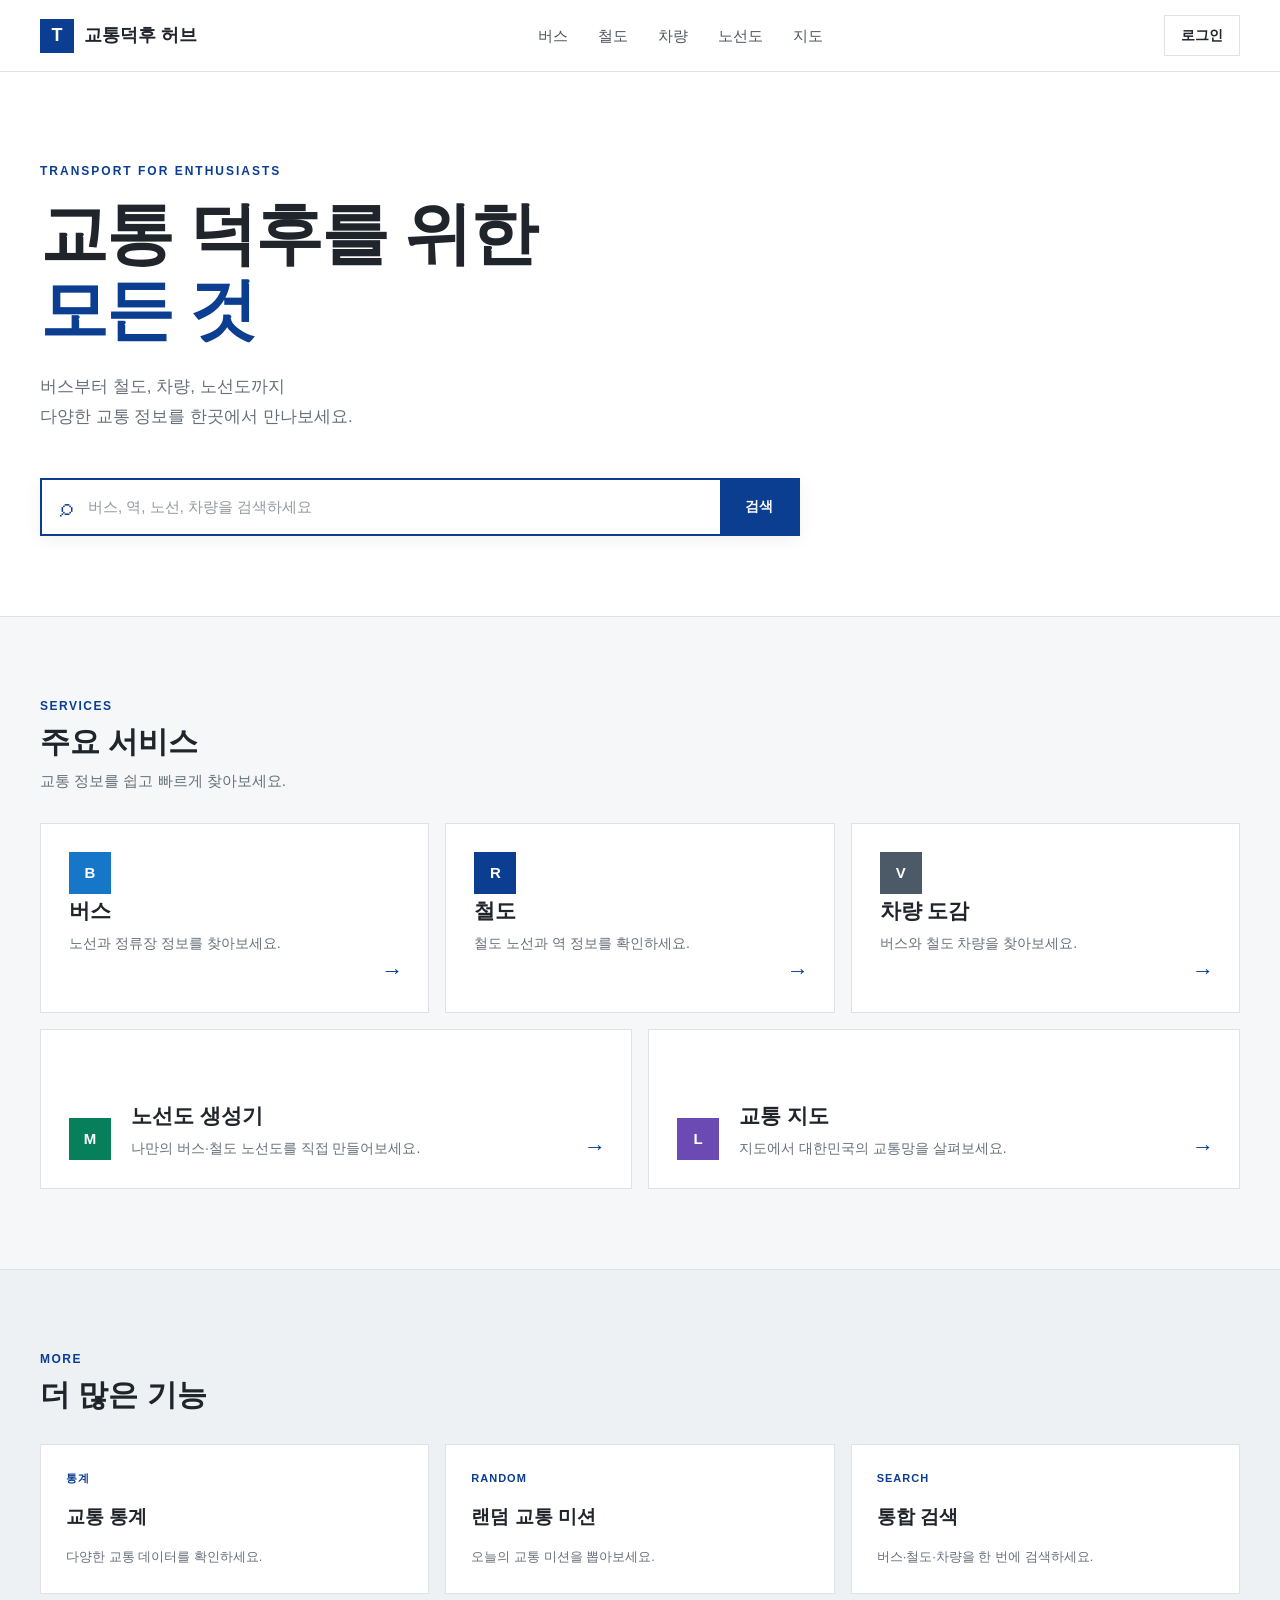
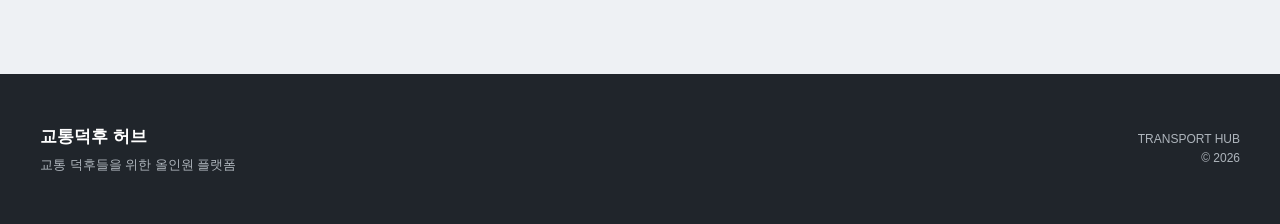
==== index.html @ 619a4c9c "기본 뼈대 파일 생성" ====
<!DOCTYPE html>
<html lang="ko">
<head>
    <meta charset="UTF-8">
    <meta name="viewport" content="width=device-width, initial-scale=1.0">

    <meta name="description" content="교통 덕후들을 위한 올인원 교통 플랫폼">
    <meta name="theme-color" content="#0b3d91">

    <title>교통덕후 허브</title>

    <link rel="stylesheet" href="css/common.css">
    <link rel="stylesheet" href="css/home.css">
</head>

<body>

    <!-- 헤더 -->
    <header class="site-header">
        <div class="header-inner">

            <a href="index.html" class="logo">
                <span class="logo-mark">T</span>
                <span class="logo-text">교통덕후 허브</span>
            </a>

            <nav class="main-nav">
                <a href="#" class="nav-item">버스</a>
                <a href="#" class="nav-item">철도</a>
                <a href="#" class="nav-item">차량</a>
                <a href="#" class="nav-item">노선도</a>
                <a href="#" class="nav-item">지도</a>
            </nav>

            <div class="header-actions">
                <a href="#" class="login-button">로그인</a>
            </div>

        </div>
    </header>


    <!-- 메인 -->
    <main>

        <!-- 히어로 -->
        <section class="hero">
            <div class="hero-inner">

                <div class="hero-text">
                    <p class="hero-label">TRANSPORT FOR ENTHUSIASTS</p>

                    <h1>
                        교통 덕후를 위한<br>
                        <strong>모든 것</strong>
                    </h1>

                    <p class="hero-description">
                        버스부터 철도, 차량, 노선도까지<br>
                        다양한 교통 정보를 한곳에서 만나보세요.
                    </p>
                </div>

                <!-- 통합 검색 -->
                <div class="search-box">
                    <span class="search-icon">⌕</span>

                    <input
                        type="text"
                        id="main-search"
                        placeholder="버스, 역, 노선, 차량을 검색하세요"
                        autocomplete="off"
                    >

                    <button type="button" id="search-button">
                        검색
                    </button>
                </div>

            </div>
        </section>


        <!-- 주요 서비스 -->
        <section class="services section">
            <div class="section-inner">

                <div class="section-heading">
                    <span class="section-label">SERVICES</span>
                    <h2>주요 서비스</h2>
                    <p>교통 정보를 쉽고 빠르게 찾아보세요.</p>
                </div>


                <div class="service-grid">

                    <a href="#" class="service-card">
                        <div class="service-icon bus-icon">B</div>
                        <div class="service-content">
                            <h3>버스</h3>
                            <p>노선과 정류장 정보를 찾아보세요.</p>
                        </div>
                        <span class="card-arrow">→</span>
                    </a>


                    <a href="#" class="service-card">
                        <div class="service-icon railway-icon">R</div>
                        <div class="service-content">
                            <h3>철도</h3>
                            <p>철도 노선과 역 정보를 확인하세요.</p>
                        </div>
                        <span class="card-arrow">→</span>
                    </a>


                    <a href="#" class="service-card">
                        <div class="service-icon vehicle-icon">V</div>
                        <div class="service-content">
                            <h3>차량 도감</h3>
                            <p>버스와 철도 차량을 찾아보세요.</p>
                        </div>
                        <span class="card-arrow">→</span>
                    </a>

                </div>


                <div class="service-grid service-grid-large">

                    <a href="#" class="service-card service-card-large">
                        <div class="service-icon map-icon">M</div>
                        <div class="service-content">
                            <h3>노선도 생성기</h3>
                            <p>
                                나만의 버스·철도 노선도를 직접 만들어보세요.
                            </p>
                        </div>
                        <span class="card-arrow">→</span>
                    </a>


                    <a href="#" class="service-card service-card-large">
                        <div class="service-icon location-icon">L</div>
                        <div class="service-content">
                            <h3>교통 지도</h3>
                            <p>
                                지도에서 대한민국의 교통망을 살펴보세요.
                            </p>
                        </div>
                        <span class="card-arrow">→</span>
                    </a>

                </div>

            </div>
        </section>


        <!-- 기타 기능 -->
        <section class="quick-section section">
            <div class="section-inner">

                <div class="section-heading">
                    <span class="section-label">MORE</span>
                    <h2>더 많은 기능</h2>
                </div>

                <div class="quick-grid">

                    <a href="#" class="quick-card">
                        <span>통계</span>
                        <strong>교통 통계</strong>
                        <small>다양한 교통 데이터를 확인하세요.</small>
                    </a>

                    <a href="#" class="quick-card">
                        <span>RANDOM</span>
                        <strong>랜덤 교통 미션</strong>
                        <small>오늘의 교통 미션을 뽑아보세요.</small>
                    </a>

                    <a href="#" class="quick-card">
                        <span>SEARCH</span>
                        <strong>통합 검색</strong>
                        <small>버스·철도·차량을 한 번에 검색하세요.</small>
                    </a>

                </div>

            </div>
        </section>

    </main>


    <!-- 푸터 -->
    <footer class="site-footer">
        <div class="footer-inner">

            <div>
                <strong>교통덕후 허브</strong>
                <p>교통 덕후들을 위한 올인원 플랫폼</p>
            </div>

            <div class="footer-info">
                <span>TRANSPORT HUB</span>
                <span>© 2026</span>
            </div>

        </div>
    </footer>


    <script src="js/common.js"></script>
    <script src="js/home.js"></script>

</body>
</html>
---- css/common.css ----
/* =========================================
   교통덕후 허브 - Common CSS
   ========================================= */

* {
    box-sizing: border-box;
    margin: 0;
    padding: 0;
}

:root {
    --primary: #0b3d91;
    --primary-dark: #082f70;
    --text: #20252b;
    --text-secondary: #66707a;
    --border: #dfe3e7;
    --background: #f5f7f9;
    --white: #ffffff;
    --max-width: 1200px;
}

html {
    scroll-behavior: smooth;
}

body {
    font-family:
        -apple-system,
        BlinkMacSystemFont,
        "Segoe UI",
        "Noto Sans KR",
        sans-serif;

    color: var(--text);
    background: var(--background);
    line-height: 1.6;
}

a {
    color: inherit;
    text-decoration: none;
}

button,
input {
    font: inherit;
}

button {
    cursor: pointer;
}

.site-header {
    width: 100%;
    height: 72px;
    background: var(--white);
    border-bottom: 1px solid var(--border);
}

.header-inner {
    width: min(var(--max-width), calc(100% - 40px));
    height: 100%;
    margin: 0 auto;

    display: flex;
    align-items: center;
    justify-content: space-between;
}

.logo {
    display: flex;
    align-items: center;
    gap: 10px;

    font-weight: 700;
}

.logo-mark {
    width: 34px;
    height: 34px;

    display: flex;
    align-items: center;
    justify-content: center;

    background: var(--primary);
    color: var(--white);

    font-size: 18px;
    font-weight: 800;
}

.logo-text {
    font-size: 18px;
}

.main-nav {
    display: flex;
    align-items: center;
    gap: 30px;
}

.nav-item {
    color: #4d555d;
    font-size: 15px;
    font-weight: 500;

    transition: color 0.15s ease;
}

.nav-item:hover {
    color: var(--primary);
}

.header-actions {
    display: flex;
    align-items: center;
}

.login-button {
    padding: 8px 16px;

    border: 1px solid var(--border);

    font-size: 14px;
    font-weight: 600;

    transition:
        background 0.15s ease,
        border-color 0.15s ease;
}

.login-button:hover {
    background: var(--background);
    border-color: #c8cdd2;
}

.section {
    padding: 80px 0;
}

.section-inner {
    width: min(var(--max-width), calc(100% - 40px));
    margin: 0 auto;
}

.section-heading {
    margin-bottom: 30px;
}

.section-label {
    display: block;

    margin-bottom: 6px;

    color: var(--primary);

    font-size: 12px;
    font-weight: 700;
    letter-spacing: 1.5px;
}

.section-heading h2 {
    font-size: 30px;
    line-height: 1.3;
}

.section-heading p {
    margin-top: 8px;

    color: var(--text-secondary);
    font-size: 15px;
}

.site-footer {
    background: #20252b;
    color: white;
}

.footer-inner {
    width: min(var(--max-width), calc(100% - 40px));
    margin: 0 auto;

    min-height: 150px;

    display: flex;
    align-items: center;
    justify-content: space-between;
}

.footer-inner strong {
    font-size: 17px;
}

.footer-inner p {
    margin-top: 5px;

    color: #aeb5bc;
    font-size: 13px;
}

.footer-info {
    display: flex;
    flex-direction: column;
    align-items: flex-end;

    color: #aeb5bc;

    font-size: 12px;
}


/* 모바일 */

@media (max-width: 768px) {

    .site-header {
        height: 64px;
    }

    .header-inner {
        width: calc(100% - 28px);
    }

    .main-nav {
        display: none;
    }

    .logo-text {
        font-size: 16px;
    }

    .section {
        padding: 60px 0;
    }

    .section-inner {
        width: calc(100% - 28px);
    }

    .section-heading h2 {
        font-size: 26px;
    }

    .footer-inner {
        width: calc(100% - 28px);

        padding: 30px 0;

        flex-direction: column;
        align-items: flex-start;
        justify-content: center;
        gap: 20px;
    }

    .footer-info {
        align-items: flex-start;
    }
}
---- css/home.css ----
/* =========================================
   교통덕후 허브 - Home CSS
   ========================================= */


/* HERO */

.hero {
    background: var(--white);
    border-bottom: 1px solid var(--border);
}

.hero-inner {
    width: min(var(--max-width), calc(100% - 40px));

    margin: 0 auto;
    padding: 90px 0 80px;
}

.hero-label {
    margin-bottom: 14px;

    color: var(--primary);

    font-size: 12px;
    font-weight: 700;
    letter-spacing: 2px;
}

.hero h1 {
    font-size: clamp(42px, 6vw, 68px);
    line-height: 1.12;
    letter-spacing: -2px;
}

.hero h1 strong {
    color: var(--primary);
}

.hero-description {
    margin-top: 24px;

    color: var(--text-secondary);

    font-size: 17px;
    line-height: 1.8;
}


/* SEARCH */

.search-box {
    max-width: 760px;

    margin-top: 45px;

    display: flex;
    align-items: center;

    height: 58px;

    background: var(--white);

    border: 2px solid var(--primary);

    box-shadow: 0 4px 16px rgba(0, 0, 0, 0.06);
}

.search-icon {
    padding-left: 18px;

    color: var(--primary);

    font-size: 25px;
    line-height: 1;
}

.search-box input {
    flex: 1;

    min-width: 0;

    height: 100%;

    padding: 0 15px;

    border: 0;
    outline: 0;

    color: var(--text);
    background: transparent;

    font-size: 15px;
}

.search-box input::placeholder {
    color: #9299a0;
}

.search-box button {
    height: 100%;
    padding: 0 25px;

    border: 0;

    background: var(--primary);
    color: var(--white);

    font-size: 14px;
    font-weight: 700;

    transition: background 0.15s ease;
}

.search-box button:hover {
    background: var(--primary-dark);
}


/* SERVICE CARDS */

.service-grid {
    display: grid;
    grid-template-columns: repeat(3, 1fr);
    gap: 16px;
}

.service-grid-large {
    grid-template-columns: repeat(2, 1fr);

    margin-top: 16px;
}

.service-card {
    position: relative;

    min-height: 190px;

    padding: 28px;

    display: flex;
    flex-direction: column;
    justify-content: space-between;

    background: var(--white);

    border: 1px solid var(--border);

    transition:
        transform 0.15s ease,
        border-color 0.15s ease,
        box-shadow 0.15s ease;
}

.service-card:hover {
    transform: translateY(-3px);

    border-color: #b9c4d0;

    box-shadow: 0 8px 24px rgba(0, 0, 0, 0.06);
}

.service-card-large {
    min-height: 160px;

    flex-direction: row;
    align-items: flex-end;
    gap: 20px;
}

.service-icon {
    width: 42px;
    height: 42px;

    display: flex;
    align-items: center;
    justify-content: center;

    color: var(--white);

    font-size: 15px;
    font-weight: 800;
}

.bus-icon {
    background: #1677c8;
}

.railway-icon {
    background: #0b3d91;
}

.vehicle-icon {
    background: #4c5966;
}

.map-icon {
    background: #087f5b;
}

.location-icon {
    background: #6b4bb3;
}

.service-content {
    flex: 1;
}

.service-content h3 {
    margin-bottom: 5px;

    font-size: 21px;
}

.service-content p {
    color: var(--text-secondary);

    font-size: 14px;
}

.card-arrow {
    position: absolute;
    right: 25px;
    bottom: 24px;

    color: var(--primary);

    font-size: 22px;
}


/* QUICK */

.quick-section {
    background: #eef1f4;
    border-top: 1px solid var(--border);
}

.quick-grid {
    display: grid;
    grid-template-columns: repeat(3, 1fr);
    gap: 16px;
}

.quick-card {
    min-height: 150px;

    padding: 25px;

    display: flex;
    flex-direction: column;
    justify-content: space-between;

    background: var(--white);

    border: 1px solid var(--border);

    transition:
        transform 0.15s ease,
        box-shadow 0.15s ease;
}

.quick-card:hover {
    transform: translateY(-3px);

    box-shadow: 0 8px 20px rgba(0, 0, 0, 0.05);
}

.quick-card span {
    color: var(--primary);

    font-size: 11px;
    font-weight: 700;
    letter-spacing: 1px;
}

.quick-card strong {
    font-size: 19px;
}

.quick-card small {
    color: var(--text-secondary);

    font-size: 13px;
}


/* MOBILE */

@media (max-width: 768px) {

    .hero-inner {
        width: calc(100% - 28px);

        padding: 65px 0 55px;
    }

    .hero h1 {
        letter-spacing: -1.5px;
    }

    .hero-description {
        font-size: 15px;
    }

    .search-box {
        height: 54px;
        margin-top: 35px;
    }

    .search-box button {
        padding: 0 17px;
    }

    .service-grid,
    .service-grid-large,
    .quick-grid {
        grid-template-columns: 1fr;
    }

    .service-card {
        min-height: 160px;
    }

    .service-card-large {
        min-height: 140px;
    }
}
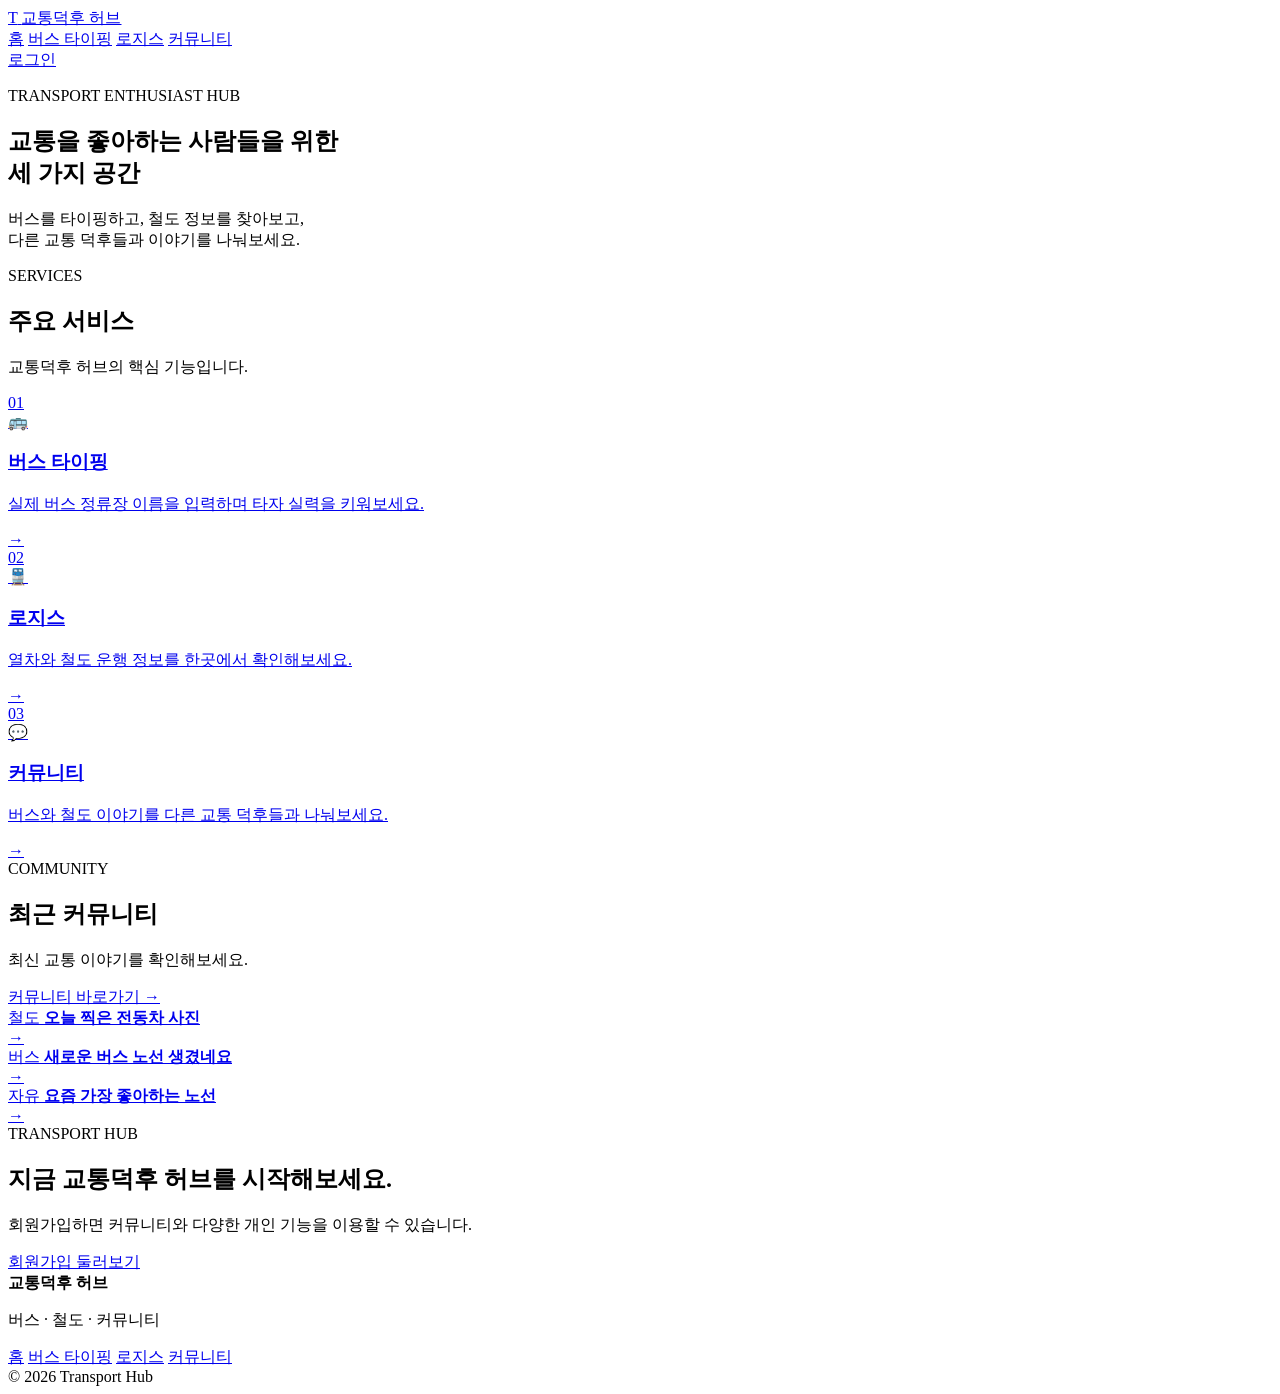
==== commit d99dd7d5: "여러가지.." ====
--- a/index.html
+++ b/index.html
@@ -4,18 +4,21 @@
     <meta charset="UTF-8">
     <meta name="viewport" content="width=device-width, initial-scale=1.0">
 
-    <meta name="description" content="교통 덕후들을 위한 올인원 교통 플랫폼">
-    <meta name="theme-color" content="#0b3d91">
+    <meta
+        name="description"
+        content="교통 덕후들을 위한 버스 타이핑, 로지스, 커뮤니티 플랫폼"
+    >
 
     <title>교통덕후 허브</title>
 
-    <link rel="stylesheet" href="css/common.css">
-    <link rel="stylesheet" href="css/home.css">
+    <link rel="stylesheet" href="style.css">
 </head>
 
 <body>
 
-    <!-- 헤더 -->
+    <!-- =========================
+         HEADER
+    ========================== -->
     <header class="site-header">
         <div class="header-inner">
 
@@ -24,132 +27,209 @@
                 <span class="logo-text">교통덕후 허브</span>
             </a>
 
-            <nav class="main-nav">
-                <a href="#" class="nav-item">버스</a>
-                <a href="#" class="nav-item">철도</a>
-                <a href="#" class="nav-item">차량</a>
-                <a href="#" class="nav-item">노선도</a>
-                <a href="#" class="nav-item">지도</a>
+            <nav class="main-nav" aria-label="주요 메뉴">
+                <a href="index.html" class="active">홈</a>
+                <a href="bus-typing.html">버스 타이핑</a>
+                <a href="logis.html">로지스</a>
+                <a href="community.html">커뮤니티</a>
             </nav>
 
             <div class="header-actions">
-                <a href="#" class="login-button">로그인</a>
+                <a href="login.html" class="login-button">로그인</a>
             </div>
 
         </div>
     </header>
 
 
-    <!-- 메인 -->
+    <!-- =========================
+         MAIN
+    ========================== -->
     <main>
 
-        <!-- 히어로 -->
+        <!-- HERO -->
         <section class="hero">
             <div class="hero-inner">
 
-                <div class="hero-text">
-                    <p class="hero-label">TRANSPORT FOR ENTHUSIASTS</p>
-
-                    <h1>
-                        교통 덕후를 위한<br>
-                        <strong>모든 것</strong>
-                    </h1>
-
-                    <p class="hero-description">
-                        버스부터 철도, 차량, 노선도까지<br>
-                        다양한 교통 정보를 한곳에서 만나보세요.
-                    </p>
-                </div>
-
-                <!-- 통합 검색 -->
-                <div class="search-box">
-                    <span class="search-icon">⌕</span>
-
-                    <input
-                        type="text"
-                        id="main-search"
-                        placeholder="버스, 역, 노선, 차량을 검색하세요"
-                        autocomplete="off"
-                    >
-
-                    <button type="button" id="search-button">
-                        검색
-                    </button>
-                </div>
+                <p class="hero-label">TRANSPORT ENTHUSIAST HUB</p>
+
+                <h1>
+                    교통을 좋아하는 사람들을 위한<br>
+                    <strong>세 가지 공간</strong>
+                </h1>
+
+                <p class="hero-description">
+                    버스를 타이핑하고, 철도 정보를 찾아보고,<br>
+                    다른 교통 덕후들과 이야기를 나눠보세요.
+                </p>
 
             </div>
         </section>
 
 
-        <!-- 주요 서비스 -->
-        <section class="services section">
+        <!-- SERVICES -->
+        <section class="services">
             <div class="section-inner">
 
                 <div class="section-heading">
                     <span class="section-label">SERVICES</span>
                     <h2>주요 서비스</h2>
-                    <p>교통 정보를 쉽고 빠르게 찾아보세요.</p>
+                    <p>교통덕후 허브의 핵심 기능입니다.</p>
                 </div>
 
 
                 <div class="service-grid">
 
-                    <a href="#" class="service-card">
-                        <div class="service-icon bus-icon">B</div>
+                    <!-- 버스 타이핑 -->
+                    <a
+                        href="bus-typing.html"
+                        class="service-card"
+                    >
+                        <div class="service-number">01</div>
+
+                        <div class="service-icon bus-icon">
+                            🚌
+                        </div>
+
                         <div class="service-content">
-                            <h3>버스</h3>
-                            <p>노선과 정류장 정보를 찾아보세요.</p>
-                        </div>
-                        <span class="card-arrow">→</span>
+                            <h3>버스 타이핑</h3>
+
+                            <p>
+                                실제 버스 정류장 이름을 입력하며
+                                타자 실력을 키워보세요.
+                            </p>
+                        </div>
+
+                        <span class="service-arrow">→</span>
                     </a>
 
 
-                    <a href="#" class="service-card">
-                        <div class="service-icon railway-icon">R</div>
+                    <!-- 로지스 -->
+                    <a
+                        href="logis.html"
+                        class="service-card"
+                    >
+                        <div class="service-number">02</div>
+
+                        <div class="service-icon logis-icon">
+                            🚆
+                        </div>
+
                         <div class="service-content">
-                            <h3>철도</h3>
-                            <p>철도 노선과 역 정보를 확인하세요.</p>
-                        </div>
-                        <span class="card-arrow">→</span>
+                            <h3>로지스</h3>
+
+                            <p>
+                                열차와 철도 운행 정보를
+                                한곳에서 확인해보세요.
+                            </p>
+                        </div>
+
+                        <span class="service-arrow">→</span>
                     </a>
 
 
-                    <a href="#" class="service-card">
-                        <div class="service-icon vehicle-icon">V</div>
+                    <!-- 커뮤니티 -->
+                    <a
+                        href="community.html"
+                        class="service-card"
+                    >
+                        <div class="service-number">03</div>
+
+                        <div class="service-icon community-icon">
+                            💬
+                        </div>
+
                         <div class="service-content">
-                            <h3>차량 도감</h3>
-                            <p>버스와 철도 차량을 찾아보세요.</p>
-                        </div>
-                        <span class="card-arrow">→</span>
+                            <h3>커뮤니티</h3>
+
+                            <p>
+                                버스와 철도 이야기를
+                                다른 교통 덕후들과 나눠보세요.
+                            </p>
+                        </div>
+
+                        <span class="service-arrow">→</span>
                     </a>
 
                 </div>
 
-
-                <div class="service-grid service-grid-large">
-
-                    <a href="#" class="service-card service-card-large">
-                        <div class="service-icon map-icon">M</div>
-                        <div class="service-content">
-                            <h3>노선도 생성기</h3>
-                            <p>
-                                나만의 버스·철도 노선도를 직접 만들어보세요.
-                            </p>
-                        </div>
-                        <span class="card-arrow">→</span>
-                    </a>
-
-
-                    <a href="#" class="service-card service-card-large">
-                        <div class="service-icon location-icon">L</div>
-                        <div class="service-content">
-                            <h3>교통 지도</h3>
-                            <p>
-                                지도에서 대한민국의 교통망을 살펴보세요.
-                            </p>
-                        </div>
-                        <span class="card-arrow">→</span>
-                    </a>
+            </div>
+        </section>
+
+
+        <!-- COMMUNITY PREVIEW -->
+        <section class="preview-section">
+            <div class="section-inner">
+
+                <div class="preview-layout">
+
+                    <div class="preview-title">
+                        <span class="section-label">COMMUNITY</span>
+
+                        <h2>
+                            최근 커뮤니티
+                        </h2>
+
+                        <p>
+                            최신 교통 이야기를 확인해보세요.
+                        </p>
+
+                        <a
+                            href="community.html"
+                            class="text-link"
+                        >
+                            커뮤니티 바로가기 →
+                        </a>
+                    </div>
+
+
+                    <div class="preview-list">
+
+                        <a href="community.html" class="preview-item">
+                            <div>
+                                <span class="preview-category">
+                                    철도
+                                </span>
+
+                                <strong>
+                                    오늘 찍은 전동차 사진
+                                </strong>
+                            </div>
+
+                            <span class="preview-arrow">→</span>
+                        </a>
+
+
+                        <a href="community.html" class="preview-item">
+                            <div>
+                                <span class="preview-category">
+                                    버스
+                                </span>
+
+                                <strong>
+                                    새로운 버스 노선 생겼네요
+                                </strong>
+                            </div>
+
+                            <span class="preview-arrow">→</span>
+                        </a>
+
+
+                        <a href="community.html" class="preview-item">
+                            <div>
+                                <span class="preview-category">
+                                    자유
+                                </span>
+
+                                <strong>
+                                    요즘 가장 좋아하는 노선
+                                </strong>
+                            </div>
+
+                            <span class="preview-arrow">→</span>
+                        </a>
+
+                    </div>
 
                 </div>
 
@@ -157,63 +237,81 @@
         </section>
 
 
-        <!-- 기타 기능 -->
-        <section class="quick-section section">
+        <!-- CTA -->
+        <section class="cta-section">
             <div class="section-inner">
 
-                <div class="section-heading">
-                    <span class="section-label">MORE</span>
-                    <h2>더 많은 기능</h2>
+                <div class="cta-box">
+
+                    <div>
+                        <span class="section-label">
+                            TRANSPORT HUB
+                        </span>
+
+                        <h2>
+                            지금 교통덕후 허브를 시작해보세요.
+                        </h2>
+
+                        <p>
+                            회원가입하면 커뮤니티와 다양한 개인 기능을
+                            이용할 수 있습니다.
+                        </p>
+                    </div>
+
+                    <div class="cta-actions">
+                        <a
+                            href="signup.html"
+                            class="cta-button primary"
+                        >
+                            회원가입
+                        </a>
+
+                        <a
+                            href="community.html"
+                            class="cta-button secondary"
+                        >
+                            둘러보기
+                        </a>
+                    </div>
+
                 </div>
 
-                <div class="quick-grid">
-
-                    <a href="#" class="quick-card">
-                        <span>통계</span>
-                        <strong>교통 통계</strong>
-                        <small>다양한 교통 데이터를 확인하세요.</small>
-                    </a>
-
-                    <a href="#" class="quick-card">
-                        <span>RANDOM</span>
-                        <strong>랜덤 교통 미션</strong>
-                        <small>오늘의 교통 미션을 뽑아보세요.</small>
-                    </a>
-
-                    <a href="#" class="quick-card">
-                        <span>SEARCH</span>
-                        <strong>통합 검색</strong>
-                        <small>버스·철도·차량을 한 번에 검색하세요.</small>
-                    </a>
-
-                </div>
-
             </div>
         </section>
 
     </main>
 
 
-    <!-- 푸터 -->
+    <!-- =========================
+         FOOTER
+    ========================== -->
     <footer class="site-footer">
         <div class="footer-inner">
 
-            <div>
+            <div class="footer-brand">
                 <strong>교통덕후 허브</strong>
-                <p>교통 덕후들을 위한 올인원 플랫폼</p>
-            </div>
-
-            <div class="footer-info">
-                <span>TRANSPORT HUB</span>
-                <span>© 2026</span>
+
+                <p>
+                    버스 · 철도 · 커뮤니티
+                </p>
+            </div>
+
+            <div class="footer-links">
+                <a href="index.html">홈</a>
+                <a href="bus-typing.html">버스 타이핑</a>
+                <a href="logis.html">로지스</a>
+                <a href="community.html">커뮤니티</a>
+            </div>
+
+            <div class="footer-copy">
+                © 2026 Transport Hub
             </div>
 
         </div>
     </footer>
 
 
-    <script src="js/common.js"></script>
-    <script src="js/home.js"></script>
+    <script src="script.js"></script>
 
 </body>
 </html>
